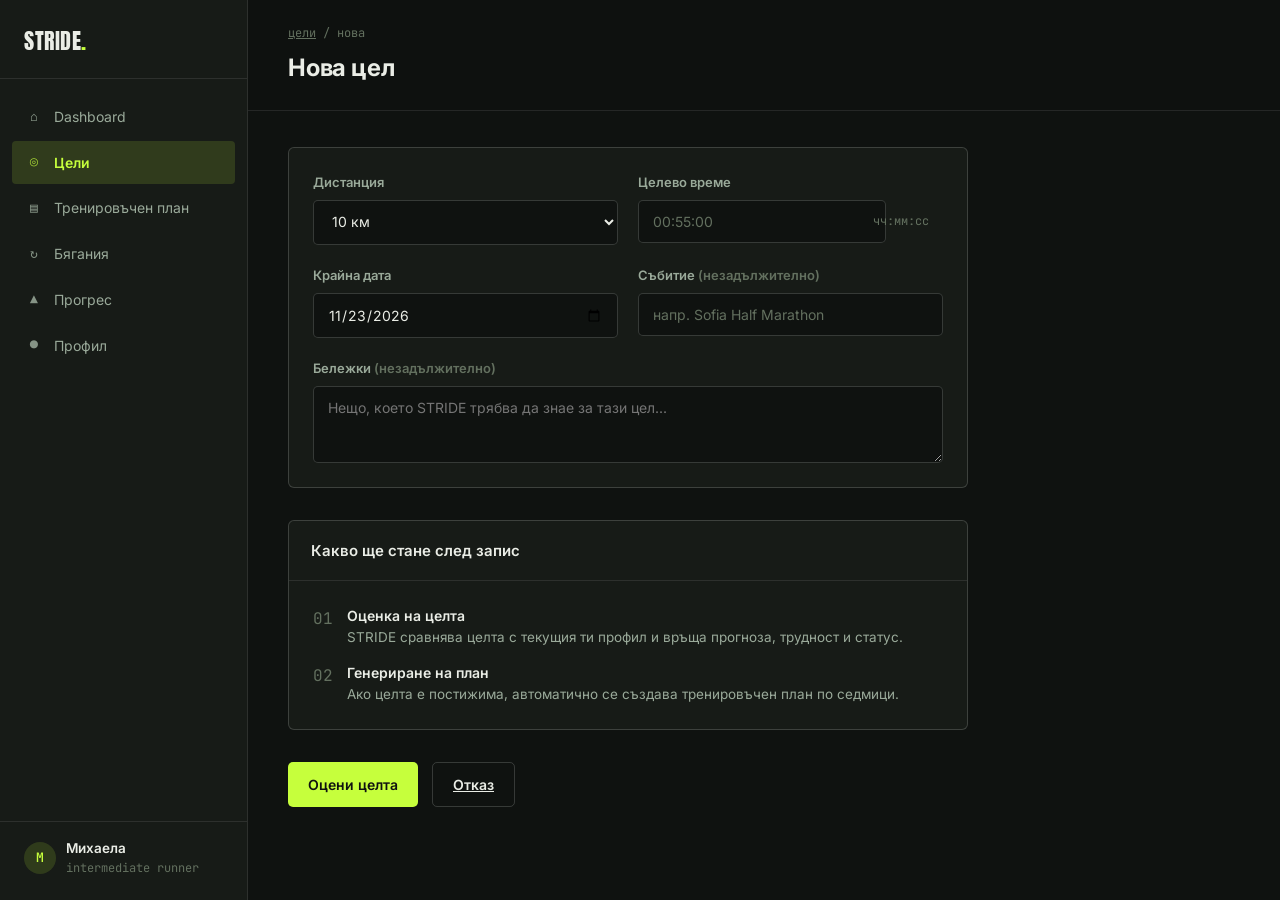
==== src/main/resources/templates/goal-new.html @ cd42eb32 "Adding some registration logic" ====
<!DOCTYPE html>
<html lang="bg">
<head>
<meta charset="UTF-8">
<meta name="viewport" content="width=device-width, initial-scale=1.0">
<title>STRIDE — Нова цел</title>
<link rel="preconnect" href="https://fonts.googleapis.com">
<link rel="preconnect" href="https://fonts.gstatic.com" crossorigin>
<link href="https://fonts.googleapis.com/css2?family=Anton&family=Inter:wght@400;500;600;700&family=JetBrains+Mono:wght@400;500;600;700&display=swap" rel="stylesheet">
<link rel="stylesheet" href="../static/css/styles.css">
</head>
<body>
<div class="app-shell">

  <aside class="sidebar">
    <div class="sidebar-brand">STRIDE<span>.</span></div>
    <nav class="sidebar-nav">
      <ul>
        <li><a href="index.html"><span class="icon">⌂</span> Dashboard</a></li>
        <li><a href="goals.html" class="active"><span class="icon">◎</span> Цели</a></li>
        <li><a href="training-plan.html"><span class="icon">▤</span> Тренировъчен план</a></li>
        <li><a href="runs.html"><span class="icon">↻</span> Бягания</a></li>
        <li><a href="progress.html"><span class="icon">▲</span> Прогрес</a></li>
        <li><a href="profile.html"><span class="icon">●</span> Профил</a></li>
      </ul>
    </nav>
    <div class="sidebar-foot">
      <div class="sidebar-user">
        <div class="avatar">М</div>
        <div><div class="name">Михаела</div><div class="role">intermediate runner</div></div>
      </div>
    </div>
  </aside>

  <main class="main">
    <div class="topbar">
      <div>
        <div class="crumb"><a href="goals.html" class="faint">цели</a> / нова</div>
        <h1>Нова цел</h1>
      </div>
    </div>

    <div class="content" style="max-width:760px">
      <form>
        <div class="card card-pad">
          <div class="form-grid">
            <div class="field">
              <label for="distance">Дистанция</label>
              <select id="distance">
                <option>5 км</option>
                <option selected>10 км</option>
                <option>Half marathon (21.1 км)</option>
                <option>Marathon (42.2 км)</option>
                <option>Друга дистанция</option>
              </select>
            </div>
            <div class="field">
              <label for="time">Целево време</label>
              <div class="input-suffix">
                <input id="time" type="text" placeholder="00:55:00">
                <span>чч:мм:сс</span>
              </div>
            </div>
            <div class="field">
              <label for="date">Крайна дата</label>
              <input id="date" type="date" value="2026-11-23">
            </div>
            <div class="field">
              <label for="race">Събитие <span class="faint">(незадължително)</span></label>
              <input id="race" type="text" placeholder="напр. Sofia Half Marathon">
            </div>
            <div class="field full">
              <label for="notes">Бележки <span class="faint">(незадължително)</span></label>
              <textarea id="notes" rows="3" placeholder="Нещо, което STRIDE трябва да знае за тази цел..."></textarea>
            </div>
          </div>
        </div>

        <div class="card mt-32">
          <div class="card-head"><h2>Какво ще стане след запис</h2></div>
          <div class="card-pad" style="display:flex; flex-direction:column; gap:14px;">
            <div style="display:flex; gap:14px; align-items:flex-start;">
              <span class="mono faint" style="padding-top:2px">01</span>
              <div><div style="font-weight:600; font-size:14px">Оценка на целта</div><div class="muted" style="font-size:13.5px">STRIDE сравнява целта с текущия ти профил и връща прогноза, трудност и статус.</div></div>
            </div>
            <div style="display:flex; gap:14px; align-items:flex-start;">
              <span class="mono faint" style="padding-top:2px">02</span>
              <div><div style="font-weight:600; font-size:14px">Генериране на план</div><div class="muted" style="font-size:13.5px">Ако целта е постижима, автоматично се създава тренировъчен план по седмици.</div></div>
            </div>
          </div>
        </div>

        <div style="display:flex; gap:14px; margin-top:32px;">
          <button type="submit" class="btn-primary">Оцени целта</button>
          <a href="goals.html" class="btn-secondary">Отказ</a>
        </div>
      </form>
    </div>
  </main>
</div>
</body>
</html>
---- src/main/resources/static/css/styles.css ----
/* ==========================================================
   STRIDE — app shell stylesheet
   Shared by all in-app pages (dashboard, goals, plan, runs...)
   ========================================================== */

:root{
  --bg:#0F1210;
  --surface:#171B17;
  --surface-2:#1D231D;
  --line: rgba(234,237,230,0.10);
  --line-strong: rgba(234,237,230,0.18);
  --text:#EAEDE6;
  --text-dim:#9AAA9A;
  --text-faint:#63705F;
  --brand:#C6FF3C;
  --brand-dim: rgba(198,255,60,0.14);
  --realistic:#4ADE80;
  --realistic-dim: rgba(74,222,128,0.14);
  --challenging:#FBBF24;
  --challenging-dim: rgba(251,191,36,0.14);
  --ambitious:#FB923C;
  --ambitious-dim: rgba(251,146,60,0.14);
  --unrealistic:#F87171;
  --unrealistic-dim: rgba(248,113,113,0.14);
  --display: 'Anton', sans-serif;
  --body: 'Inter', -apple-system, sans-serif;
  --mono: 'JetBrains Mono', monospace;
  --sidebar-w: 248px;
}

*{ box-sizing:border-box; margin:0; padding:0; }

body{
  background:var(--bg);
  color:var(--text);
  font-family:var(--body);
  line-height:1.55;
  -webkit-font-smoothing:antialiased;
}

a{ color:inherit; }
:focus-visible{ outline:2px solid var(--brand); outline-offset:2px; }
button{ font-family:inherit; cursor:pointer; }
input, select, textarea{ font-family:inherit; }

/* ---------------- APP SHELL ---------------- */
.app-shell{ display:flex; min-height:100vh; }

.sidebar{
  width:var(--sidebar-w);
  flex-shrink:0;
  background:var(--surface);
  border-right:1px solid var(--line);
  display:flex;
  flex-direction:column;
  position:sticky;
  top:0;
  height:100vh;
}

.sidebar-brand{
  padding:24px 24px 20px;
  font-family:var(--display);
  font-size:22px;
  letter-spacing:0.5px;
  border-bottom:1px solid var(--line);
}
.sidebar-brand span{ color:var(--brand); }

.sidebar-nav{ padding:16px 12px; flex:1; }
.sidebar-nav ul{ list-style:none; display:flex; flex-direction:column; gap:2px; }
.sidebar-nav a{
  display:flex; align-items:center; gap:12px;
  padding:11px 14px;
  border-radius:4px;
  font-size:14px;
  color:var(--text-dim);
  text-decoration:none;
  transition:background .12s ease, color .12s ease;
}
.sidebar-nav a:hover{ background:var(--surface-2); color:var(--text); }
.sidebar-nav a.active{ background:var(--brand-dim); color:var(--brand); font-weight:600; }
.sidebar-nav .icon{ width:16px; text-align:center; font-family:var(--mono); font-size:13px; opacity:0.85; }

.sidebar-foot{
  padding:16px 24px 22px;
  border-top:1px solid var(--line);
  font-size:13px;
}
.sidebar-user{ display:flex; align-items:center; gap:10px; }
.avatar{
  width:32px; height:32px; border-radius:50%;
  background:var(--brand-dim); color:var(--brand);
  display:flex; align-items:center; justify-content:center;
  font-family:var(--mono); font-size:13px; font-weight:600;
  flex-shrink:0;
}
.sidebar-user .name{ font-weight:600; font-size:13.5px; }
.sidebar-user .role{ color:var(--text-faint); font-size:12px; font-family:var(--mono); }

/* ---------------- MAIN ---------------- */
.main{ flex:1; min-width:0; }

.topbar{
  display:flex; align-items:center; justify-content:space-between;
  padding:24px 40px;
  border-bottom:1px solid var(--line);
  position:sticky; top:0;
  background:rgba(15,18,16,0.9);
  backdrop-filter:blur(10px);
  z-index:10;
}
.topbar .crumb{ font-family:var(--mono); font-size:12px; color:var(--text-faint); margin-bottom:6px; }
.topbar h1{ font-size:24px; font-weight:700; letter-spacing:-0.2px; }
.topbar .actions{ display:flex; gap:12px; align-items:center; }

.content{ padding:36px 40px 64px; max-width:1180px; }

/* ---------------- BUTTONS ---------------- */
.btn-primary{
  font-weight:600; font-size:14px;
  background:var(--brand); color:#0F1210;
  padding:11px 20px; border-radius:5px; border:none;
}
.btn-secondary{
  font-weight:600; font-size:14px;
  background:transparent; color:var(--text);
  padding:11px 20px; border-radius:5px; border:1px solid var(--line-strong);
}
.btn-secondary:hover{ background:var(--surface-2); }
.btn-ghost{
  font-size:14px; color:var(--text-dim); background:none; border:none; padding:8px 10px;
}
.btn-ghost:hover{ color:var(--text); }
.btn-danger-ghost{
  font-size:13px; color:var(--unrealistic); background:none; border:none;
}

/* ---------------- CARDS ---------------- */
.card{
  background:var(--surface);
  border:1px solid var(--line-strong);
  border-radius:6px;
}
.card-pad{ padding:24px; }
.card-head{
  display:flex; align-items:center; justify-content:space-between;
  padding:18px 22px;
  border-bottom:1px solid var(--line);
}
.card-head h2, .card-head h3{ font-size:15px; font-weight:600; }
.card-head .meta{ font-family:var(--mono); font-size:12px; color:var(--text-faint); }

.grid-2{ display:grid; grid-template-columns:1fr 1fr; gap:20px; }
.grid-3{ display:grid; grid-template-columns:repeat(3,1fr); gap:20px; }
.grid-4{ display:grid; grid-template-columns:repeat(4,1fr); gap:20px; }
@media (max-width:1000px){ .grid-2,.grid-3,.grid-4{ grid-template-columns:1fr 1fr; } }
@media (max-width:640px){ .grid-2,.grid-3,.grid-4{ grid-template-columns:1fr; } }

/* ---------------- STAT ---------------- */
.stat{
  background:var(--surface);
  border:1px solid var(--line-strong);
  border-radius:6px;
  padding:20px 22px;
}
.stat .k{ font-family:var(--mono); font-size:12px; color:var(--text-faint); margin-bottom:10px; }
.stat .v{ font-family:var(--mono); font-size:28px; font-weight:700; }
.stat .delta{ font-family:var(--mono); font-size:12.5px; margin-top:8px; }
.stat .delta.up{ color:var(--realistic); }
.stat .delta.flat{ color:var(--text-faint); }

/* ---------------- BADGES / STATUS ---------------- */
.badge{
  display:inline-flex; align-items:center; gap:6px;
  font-family:var(--mono); font-size:11.5px; font-weight:600;
  padding:5px 10px; border-radius:4px;
  text-transform:uppercase; letter-spacing:0.3px;
}
.badge::before{ content:""; width:6px; height:6px; border-radius:50%; }
.badge.realistic{ background:var(--realistic-dim); color:var(--realistic); }
.badge.realistic::before{ background:var(--realistic); }
.badge.challenging{ background:var(--challenging-dim); color:var(--challenging); }
.badge.challenging::before{ background:var(--challenging); }
.badge.ambitious{ background:var(--ambitious-dim); color:var(--ambitious); }
.badge.ambitious::before{ background:var(--ambitious); }
.badge.unrealistic{ background:var(--unrealistic-dim); color:var(--unrealistic); }
.badge.unrealistic::before{ background:var(--unrealistic); }
.badge.neutral{ background:var(--surface-2); color:var(--text-dim); }
.badge.neutral::before{ background:var(--text-faint); }

/* ---------------- TABLE ---------------- */
table{ width:100%; border-collapse:collapse; }
th{
  text-align:left; font-family:var(--mono); font-size:11.5px; color:var(--text-faint);
  text-transform:uppercase; letter-spacing:0.3px; font-weight:500;
  padding:12px 22px; border-bottom:1px solid var(--line);
}
td{ padding:16px 22px; border-bottom:1px solid var(--line); font-size:14px; }
tr:last-child td{ border-bottom:none; }
tr.clickable{ cursor:pointer; transition:background .12s ease; }
tr.clickable:hover{ background:var(--surface-2); }
td.mono, th.mono{ font-family:var(--mono); }
td.num{ font-family:var(--mono); }

/* ---------------- FORMS ---------------- */
.form-grid{ display:grid; grid-template-columns:1fr 1fr; gap:20px; }
@media (max-width:640px){ .form-grid{ grid-template-columns:1fr; } }
.field{ display:flex; flex-direction:column; gap:8px; }
.field.full{ grid-column:1 / -1; }
.field label{ font-size:13px; font-weight:600; color:var(--text-dim); }
.field .hint{ font-size:12px; color:var(--text-faint); }
.field input, .field select, .field textarea{
  background:var(--bg);
  border:1px solid var(--line-strong);
  color:var(--text);
  padding:12px 14px;
  border-radius:5px;
  font-size:14px;
}
.field input:focus, .field select:focus, .field textarea:focus{ border-color:var(--brand); }
.field input::placeholder{ color:var(--text-faint); }
.input-suffix{ position:relative; }
.input-suffix span{
  position:absolute; right:14px; top:50%; transform:translateY(-50%);
  font-family:var(--mono); font-size:12px; color:var(--text-faint);
}

fieldset{ border:none; }
legend{ font-size:14px; font-weight:600; margin-bottom:14px; padding:0; }

/* ---------------- TABS ---------------- */
.tabs{ display:flex; gap:4px; border-bottom:1px solid var(--line); margin-bottom:24px; }
.tab{
  padding:11px 4px; margin-right:22px;
  font-size:14px; color:var(--text-faint);
  border-bottom:2px solid transparent;
  text-decoration:none;
}
.tab.active{ color:var(--text); border-bottom-color:var(--brand); font-weight:600; }

/* ---------------- PROGRESS BAR ---------------- */
.pbar{ height:6px; background:var(--surface-2); border-radius:3px; overflow:hidden; }
.pbar > div{ height:100%; background:var(--brand); border-radius:3px; }

/* ---------------- MISC ---------------- */
.section-title{ font-size:15px; font-weight:600; margin-bottom:16px; }
.muted{ color:var(--text-dim); }
.faint{ color:var(--text-faint); }
.mono{ font-family:var(--mono); }
.mt-32{ margin-top:32px; }
.mt-40{ margin-top:40px; }
.divider{ height:1px; background:var(--line); margin:32px 0; }

.empty{
  padding:48px 24px; text-align:center; color:var(--text-faint);
}
.empty .glyph{ font-family:var(--mono); font-size:13px; margin-bottom:10px; }

/* ---------------- AUTH ---------------- */

.auth-page{
    min-height:100vh;
    display:flex;
    align-items:center;
    justify-content:center;
    padding:40px 20px;
}

.auth-container{
    width:100%;
    max-width:620px;
}

.auth-brand{
    font-family:var(--display);
    font-size:32px;
    letter-spacing:0.5px;
    margin-bottom:40px;
}

.auth-brand span{
    color:var(--brand);
}

.auth-header{
    margin-bottom:24px;
}

.auth-header .crumb{
    font-family:var(--mono);
    font-size:12px;
    color:var(--text-faint);
    margin-bottom:8px;
}

.auth-header h1{
    font-size:28px;
    margin-bottom:6px;
}

.auth-header p{
    color:var(--text-dim);
    font-size:14px;
}

.auth-submit{
    width:100%;
    cursor:pointer;
}

.auth-footer{
    text-align:center;
    margin-top:20px;
    font-size:13px;
    color:var(--text-faint);
}

.auth-footer a{
    color:var(--brand);
    text-decoration:none;
    font-weight:600;
}

.auth-footer a:hover{
    text-decoration:underline;
}
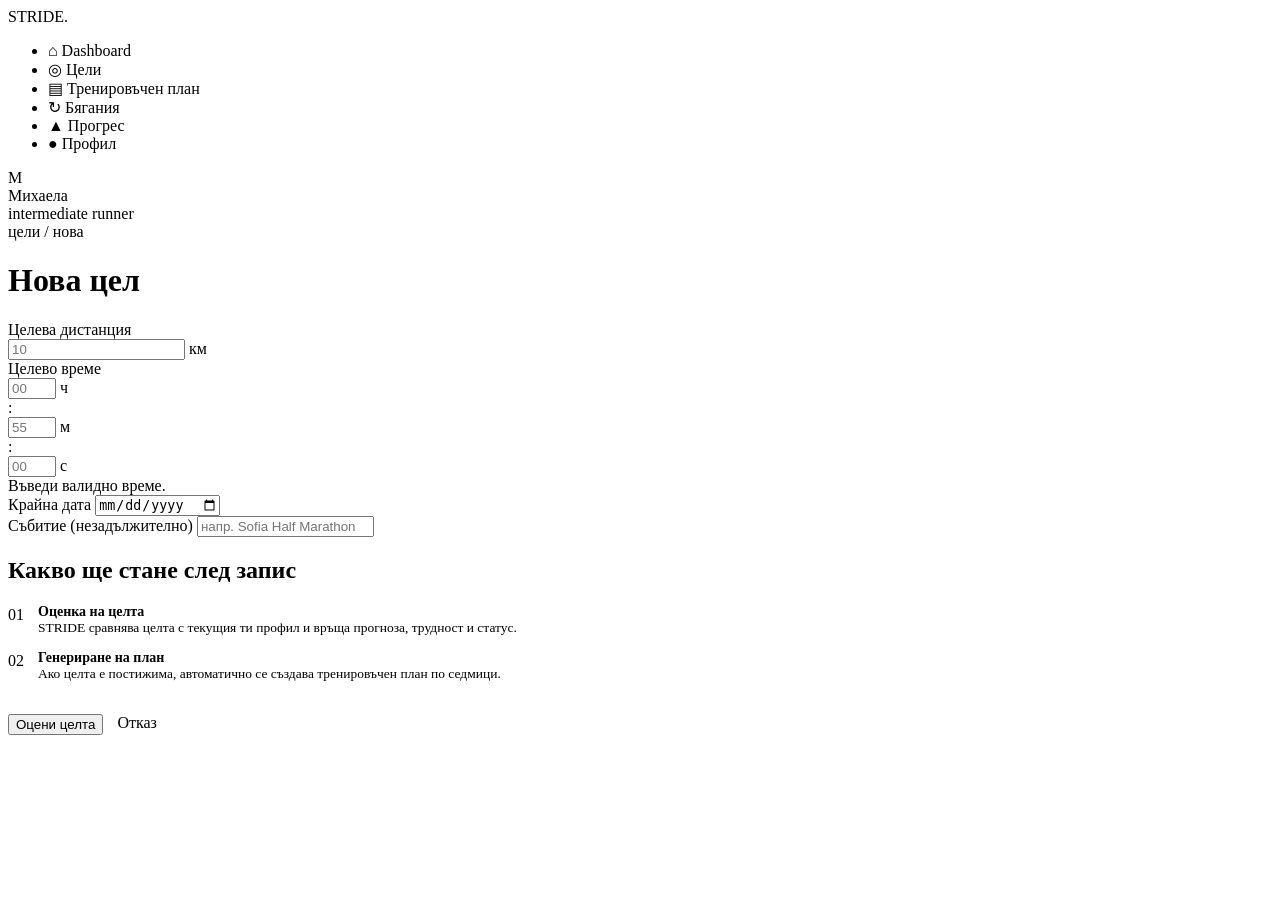
==== commit f260052d: "Adding goal assesment logic with target date" ====
--- a/src/main/resources/templates/goal-new.html
+++ b/src/main/resources/templates/goal-new.html
@@ -1,13 +1,13 @@
 <!DOCTYPE html>
-<html lang="bg">
+<html lang="bg" xmlns:th="http://www.thymeleaf.org">
 <head>
-<meta charset="UTF-8">
-<meta name="viewport" content="width=device-width, initial-scale=1.0">
-<title>STRIDE — Нова цел</title>
-<link rel="preconnect" href="https://fonts.googleapis.com">
-<link rel="preconnect" href="https://fonts.gstatic.com" crossorigin>
-<link href="https://fonts.googleapis.com/css2?family=Anton&family=Inter:wght@400;500;600;700&family=JetBrains+Mono:wght@400;500;600;700&display=swap" rel="stylesheet">
-<link rel="stylesheet" href="../static/css/styles.css">
+  <meta charset="UTF-8">
+  <meta name="viewport" content="width=device-width, initial-scale=1.0">
+  <title>STRIDE — Нова цел</title>
+  <link rel="preconnect" href="https://fonts.googleapis.com">
+  <link rel="preconnect" href="https://fonts.gstatic.com" crossorigin>
+  <link href="https://fonts.googleapis.com/css2?family=Anton&family=Inter:wght@400;500;600;700&family=JetBrains+Mono:wght@400;500;600;700&display=swap" rel="stylesheet">
+  <link rel="stylesheet" th:href="@{/css/styles.css}">
 </head>
 <body>
 <div class="app-shell">
@@ -16,12 +16,12 @@
     <div class="sidebar-brand">STRIDE<span>.</span></div>
     <nav class="sidebar-nav">
       <ul>
-        <li><a href="index.html"><span class="icon">⌂</span> Dashboard</a></li>
-        <li><a href="goals.html" class="active"><span class="icon">◎</span> Цели</a></li>
-        <li><a href="training-plan.html"><span class="icon">▤</span> Тренировъчен план</a></li>
-        <li><a href="runs.html"><span class="icon">↻</span> Бягания</a></li>
-        <li><a href="progress.html"><span class="icon">▲</span> Прогрес</a></li>
-        <li><a href="profile.html"><span class="icon">●</span> Профил</a></li>
+        <li><a th:href="@{/dashboard}"><span class="icon">⌂</span> Dashboard</a></li>
+        <li><a th:href="@{/goals}" class="active"><span class="icon">◎</span> Цели</a></li>
+        <li><a th:href="@{/training-plan}"><span class="icon">▤</span> Тренировъчен план</a></li>
+        <li><a th:href="@{/runs}"><span class="icon">↻</span> Бягания</a></li>
+        <li><a th:href="@{/progress}"><span class="icon">▲</span> Прогрес</a></li>
+        <li><a th:href="@{/profile}"><span class="icon">●</span> Профил</a></li>
       </ul>
     </nav>
     <div class="sidebar-foot">
@@ -35,44 +35,103 @@
   <main class="main">
     <div class="topbar">
       <div>
-        <div class="crumb"><a href="goals.html" class="faint">цели</a> / нова</div>
+        <div class="crumb"><a th:href="@{/goals}" class="faint">цели</a> / нова</div>
         <h1>Нова цел</h1>
       </div>
     </div>
 
     <div class="content" style="max-width:760px">
-      <form>
+      <form th:action="@{/goals/add}" th:object="${goalCreationDto}" method="post">
+
+        <div th:if="${#fields.hasGlobalErrors()}" class="form-error" style="margin-bottom: 20px;">
+          <div th:each="err : ${#fields.globalErrors()}" th:text="${err}"></div>
+        </div>
+
         <div class="card card-pad">
           <div class="form-grid">
+
+            <!-- Дистанция -->
             <div class="field">
-              <label for="distance">Дистанция</label>
-              <select id="distance">
-                <option>5 км</option>
-                <option selected>10 км</option>
-                <option>Half marathon (21.1 км)</option>
-                <option>Marathon (42.2 км)</option>
-                <option>Друга дистанция</option>
-              </select>
+              <label for="targetDistance">Целева дистанция</label>
+              <div class="input-suffix">
+                <input type="number"
+                       id="targetDistance"
+                       th:field="*{targetDistance}"
+                       step="0.1"
+                       min="0.1"
+                       placeholder="10"
+                       required>
+                <span>км</span>
+              </div>
+              <div th:if="${#fields.hasErrors('targetDistance')}"
+                   th:errors="*{targetDistance}" class="field-error"></div>
             </div>
+
+            <!-- Интуитивен инпут за Целево време (ЧЧ : ММ : СС) -->
             <div class="field">
-              <label for="time">Целево време</label>
-              <div class="input-suffix">
-                <input id="time" type="text" placeholder="00:55:00">
-                <span>чч:мм:сс</span>
+              <label>Целево време</label>
+              <div class="time-picker-group">
+                <div class="time-unit">
+                  <input type="number"
+                         id="targetHours"
+                         th:field="*{targetHours}"
+                         min="0"
+                         max="23"
+                         placeholder="00"
+                         required>
+                  <span>ч</span>
+                </div>
+                <span class="time-sep">:</span>
+                <div class="time-unit">
+                  <input type="number"
+                         id="targetMinutes"
+                         th:field="*{targetMinutes}"
+                         min="0"
+                         max="59"
+                         placeholder="55"
+                         required>
+                  <span>м</span>
+                </div>
+                <span class="time-sep">:</span>
+                <div class="time-unit">
+                  <input type="number"
+                         id="targetSeconds"
+                         th:field="*{targetSeconds}"
+                         min="0"
+                         max="59"
+                         placeholder="00"
+                         required>
+                  <span>с</span>
+                </div>
+              </div>
+              <div th:if="${#fields.hasErrors('targetHours') or #fields.hasErrors('targetMinutes') or #fields.hasErrors('targetSeconds')}"
+                   class="field-error">
+                Въведи валидно време.
               </div>
             </div>
+
+            <!-- Крайна дата -->
             <div class="field">
-              <label for="date">Крайна дата</label>
-              <input id="date" type="date" value="2026-11-23">
+              <label for="targetDate">Крайна дата</label>
+              <input type="date"
+                     id="targetDate"
+                     th:field="*{targetDate}"
+                     required>
+              <div th:if="${#fields.hasErrors('targetDate')}"
+                   th:errors="*{targetDate}" class="field-error"></div>
             </div>
+
+            <!-- Събитие -->
             <div class="field">
-              <label for="race">Събитие <span class="faint">(незадължително)</span></label>
-              <input id="race" type="text" placeholder="напр. Sofia Half Marathon">
+              <label for="event">Събитие <span class="faint">(незадължително)</span></label>
+              <input type="text"
+                     id="event"
+                     th:field="*{event}"
+                     placeholder="напр. Sofia Half Marathon">
+              <div th:if="${#fields.hasErrors('event')}"
+                   th:errors="*{event}" class="field-error"></div>
             </div>
-            <div class="field full">
-              <label for="notes">Бележки <span class="faint">(незадължително)</span></label>
-              <textarea id="notes" rows="3" placeholder="Нещо, което STRIDE трябва да знае за тази цел..."></textarea>
-            </div>
+
           </div>
         </div>
 
@@ -92,11 +151,28 @@
 
         <div style="display:flex; gap:14px; margin-top:32px;">
           <button type="submit" class="btn-primary">Оцени целта</button>
-          <a href="goals.html" class="btn-secondary">Отказ</a>
+          <a th:href="@{/goals}" class="btn-secondary">Отказ</a>
         </div>
       </form>
     </div>
   </main>
 </div>
+
+<!-- Малък скрипт за интуитивна авто-навигация между Часове -> Минути -> Секунди -->
+<script>
+  const h = document.getElementById('targetHours');
+  const m = document.getElementById('targetMinutes');
+  const s = document.getElementById('targetSeconds');
+
+  [h, m, s].forEach(input => {
+    input.addEventListener('input', (e) => {
+      // Автоматично преминаване към следващо поле при 2 въведени цифри
+      if (e.target.value.length >= 2) {
+        if (e.target === h) m.focus();
+        if (e.target === m) s.focus();
+      }
+    });
+  });
+</script>
 </body>
-</html>
+</html>
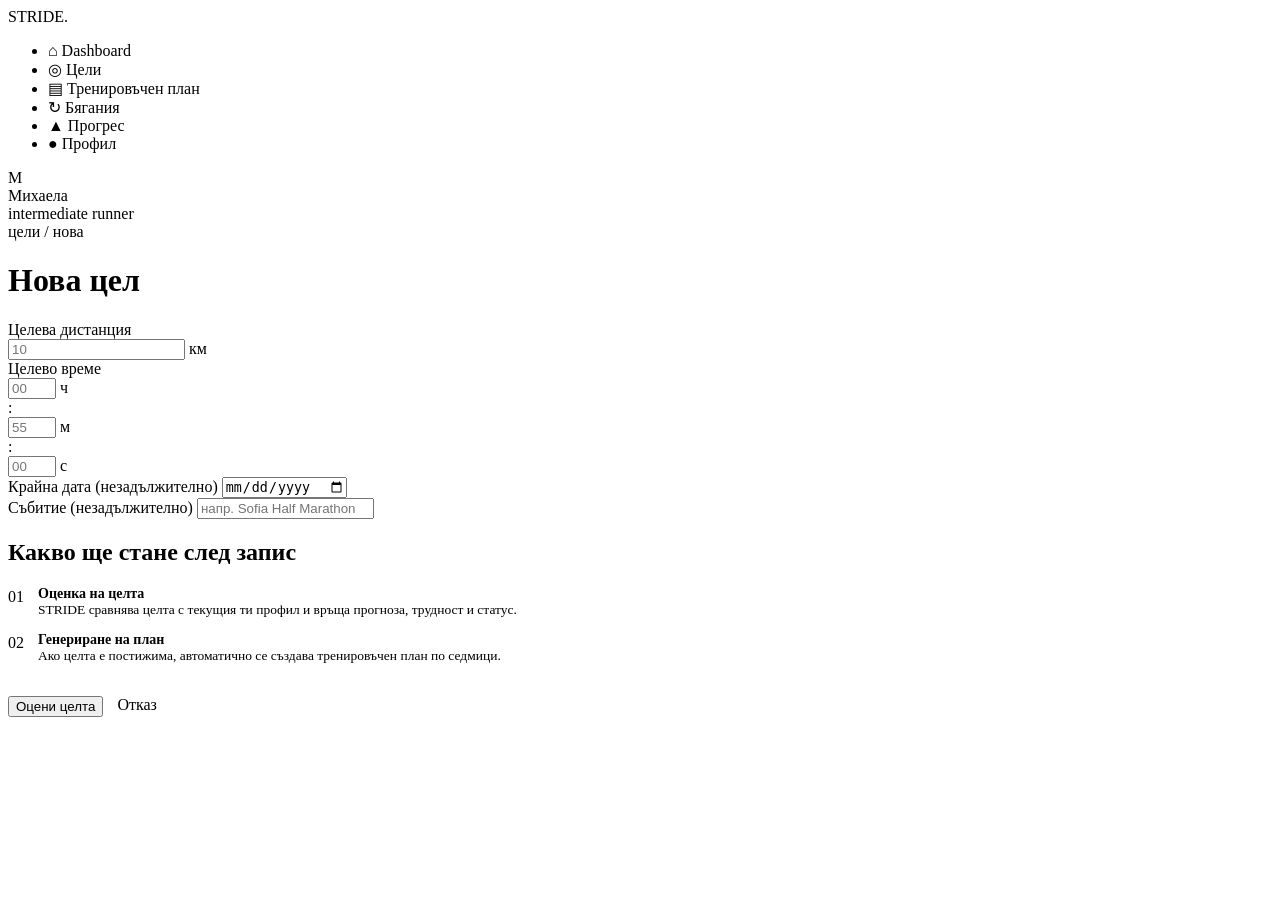
==== commit 24b90e59: "Adding goal assessment logic" ====
--- a/src/main/resources/templates/goal-new.html
+++ b/src/main/resources/templates/goal-new.html
@@ -43,6 +43,7 @@
     <div class="content" style="max-width:760px">
       <form th:action="@{/goals/add}" th:object="${goalCreationDto}" method="post">
 
+        <!-- Глобални грешки (напр. от IllegalStateException в сървиса) -->
         <div th:if="${#fields.hasGlobalErrors()}" class="form-error" style="margin-bottom: 20px;">
           <div th:each="err : ${#fields.globalErrors()}" th:text="${err}"></div>
         </div>
@@ -67,7 +68,7 @@
                    th:errors="*{targetDistance}" class="field-error"></div>
             </div>
 
-            <!-- Интуитивен инпут за Целево време (ЧЧ : ММ : СС) -->
+            <!-- Целево време (ЧЧ : ММ : СС) -->
             <div class="field">
               <label>Целево време</label>
               <div class="time-picker-group">
@@ -104,19 +105,17 @@
                   <span>с</span>
                 </div>
               </div>
-              <div th:if="${#fields.hasErrors('targetHours') or #fields.hasErrors('targetMinutes') or #fields.hasErrors('targetSeconds')}"
-                   class="field-error">
-                Въведи валидно време.
-              </div>
+              <div th:if="${#fields.hasErrors('targetHours')}" th:errors="*{targetHours}" class="field-error"></div>
+              <div th:if="${#fields.hasErrors('targetMinutes')}" th:errors="*{targetMinutes}" class="field-error"></div>
+              <div th:if="${#fields.hasErrors('targetSeconds')}" th:errors="*{targetSeconds}" class="field-error"></div>
             </div>
 
-            <!-- Крайна дата -->
+            <!-- Крайна дата (Премахнат е required, тъй като е опционална) -->
             <div class="field">
-              <label for="targetDate">Крайна дата</label>
+              <label for="targetDate">Крайна дата <span class="faint">(незадължително)</span></label>
               <input type="date"
                      id="targetDate"
-                     th:field="*{targetDate}"
-                     required>
+                     th:field="*{targetDate}">
               <div th:if="${#fields.hasErrors('targetDate')}"
                    th:errors="*{targetDate}" class="field-error"></div>
             </div>
@@ -158,7 +157,6 @@
   </main>
 </div>
 
-<!-- Малък скрипт за интуитивна авто-навигация между Часове -> Минути -> Секунди -->
 <script>
   const h = document.getElementById('targetHours');
   const m = document.getElementById('targetMinutes');
@@ -166,8 +164,12 @@
 
   [h, m, s].forEach(input => {
     input.addEventListener('input', (e) => {
-      // Автоматично преминаване към следващо поле при 2 въведени цифри
-      if (e.target.value.length >= 2) {
+      // Премахва водещи нули, ако потребителят въвежда отново
+      if (e.target.value.length > 2) {
+        e.target.value = e.target.value.slice(-2);
+      }
+      // Автоматичен фокус напред при 2 въведени цифри
+      if (e.target.value.length === 2) {
         if (e.target === h) m.focus();
         if (e.target === m) s.focus();
       }
